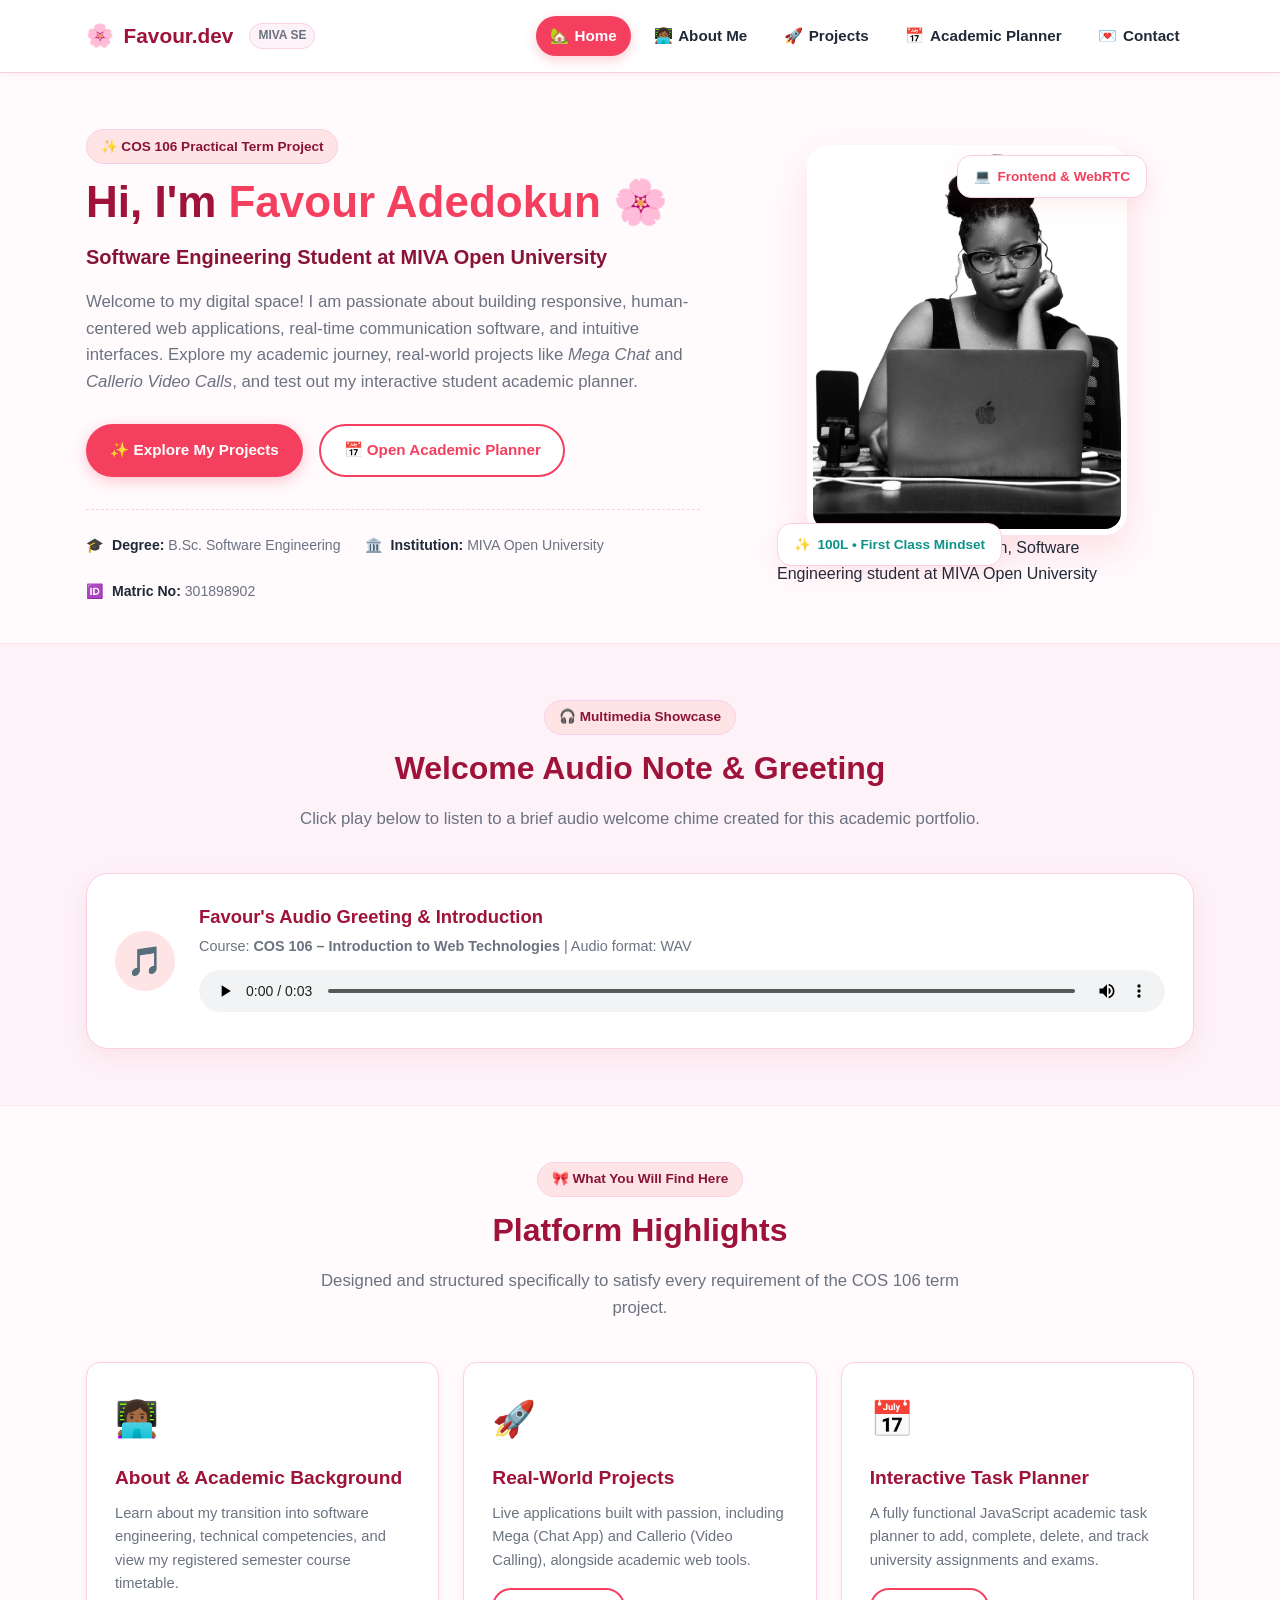
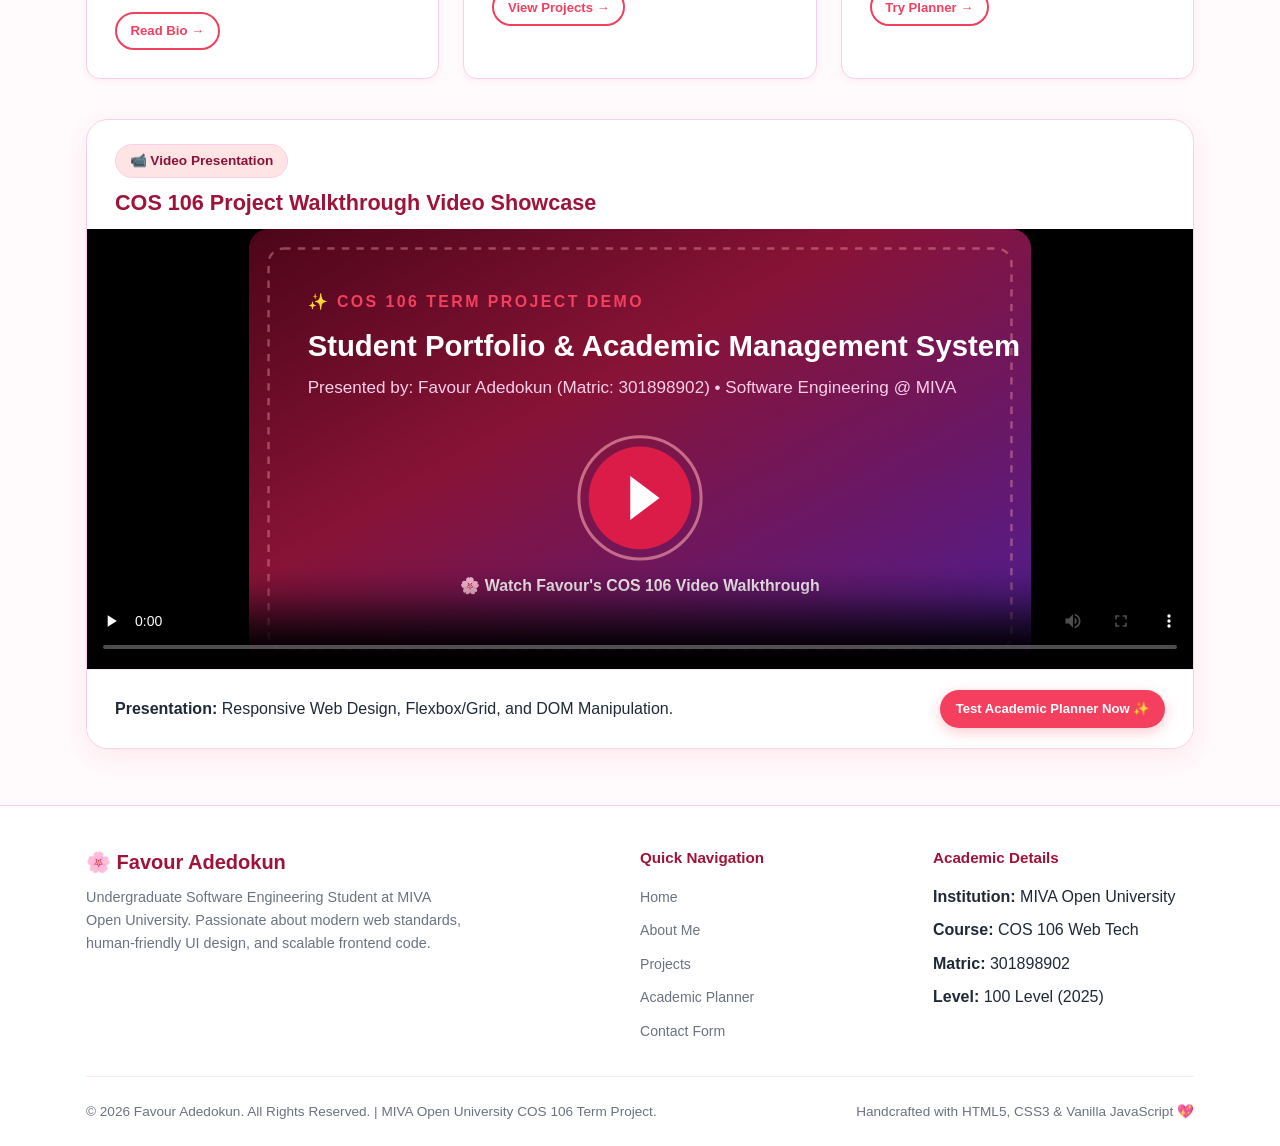
==== index.html @ d6517f46 "Initial commit: COS 106 Responsive Student Portfolio and Academic Management Platform" ====
<!DOCTYPE html>
<html lang="en">
<head>
  <meta charset="UTF-8" />
  <meta name="viewport" content="width=device-width, initial-scale=1.0" />
  <meta name="description" content="Academic Portfolio and Student Management Platform for Favour Adedokun - Software Engineering at MIVA Open University" />
  <title>Favour Adedokun | Software Engineering Portfolio &amp; Academic Planner</title>
  
  <!-- Favicon -->
  <link rel="icon" type="image/svg+xml" href="assets/images/favicon.svg" />
  
  <!-- External CSS Stylesheet (Rubric Requirement) -->
  <link rel="stylesheet" href="css/style.css" />
</head>
<body>

  <!-- =========================================================================
       Site Header & Responsive Navigation Bar
       ========================================================================= -->
  <header class="site-header">
    <div class="container">
      <nav class="navbar" aria-label="Main Navigation">
        <a href="index.html" class="nav-brand">
          <span class="nav-brand-icon">🌸</span>
          <span>Favour.dev</span>
          <span class="nav-brand-sub">MIVA SE</span>
        </a>

        <!-- Mobile Menu Toggle Button -->
        <button class="nav-toggle" id="navToggle" aria-label="Toggle navigation menu" aria-expanded="false">
          <span></span>
          <span></span>
          <span></span>
        </button>

        <!-- Navigation Menu Links -->
        <ul class="nav-menu" id="navMenu">
          <li><a href="index.html" class="nav-link active"><span>🏡</span> Home</a></li>
          <li><a href="about.html" class="nav-link"><span>👩🏾‍💻</span> About Me</a></li>
          <li><a href="projects.html" class="nav-link"><span>🚀</span> Projects</a></li>
          <li><a href="planner.html" class="nav-link"><span>📅</span> Academic Planner</a></li>
          <li><a href="contact.html" class="nav-link"><span>💌</span> Contact</a></li>
        </ul>
      </nav>
    </div>
  </header>

  <!-- =========================================================================
       Main Content: Homepage Hero & Overview
       ========================================================================= -->
  <main>
    <!-- Hero Section -->
    <section class="hero-section">
      <div class="container">
        <div class="hero-grid">
          
          <!-- Left Column: Welcome Message & Bio -->
          <article class="hero-intro">
            <span class="badge">✨ COS 106 Practical Term Project</span>
            <h1>
              Hi, I'm <span class="highlight">Favour Adedokun</span> 🌸
            </h1>
            <p class="hero-tagline">
              Software Engineering Student at MIVA Open University
            </p>
            <p class="hero-bio">
              Welcome to my digital space! I am passionate about building responsive, human-centered web applications, 
              real-time communication software, and intuitive interfaces. Explore my academic journey, real-world projects 
              like <em>Mega Chat</em> and <em>Callerio Video Calls</em>, and test out my interactive student academic planner.
            </p>

            <!-- Call to Actions -->
            <div class="hero-cta">
              <a href="projects.html" class="btn btn-primary">✨ Explore My Projects</a>
              <a href="planner.html" class="btn btn-outline">📅 Open Academic Planner</a>
            </div>

            <!-- Student Metadata Strip -->
            <aside class="student-meta-strip">
              <div class="meta-pill">
                <span>🎓</span>
                <div>
                  <strong>Degree:</strong> B.Sc. Software Engineering
                </div>
              </div>
              <div class="meta-pill">
                <span>🏛️</span>
                <div>
                  <strong>Institution:</strong> MIVA Open University
                </div>
              </div>
              <div class="meta-pill">
                <span>🆔</span>
                <div>
                  <strong>Matric No:</strong> 301898902
                </div>
              </div>
            </aside>
          </article>

          <!-- Right Column: Student Photograph & Badges -->
          <aside class="hero-visual">
            <div class="profile-card-wrapper">
              <figure>
                <img 
                  src="assets/images/favour-adedokun.jpg" 
                  alt="Photograph of Favour Adedokun, Software Engineering student at MIVA Open University" 
                  class="profile-avatar-img"
                  width="320"
                  height="390"
                />
                <figcaption class="sr-only">Photograph of Favour Adedokun, Software Engineering student at MIVA Open University</figcaption>
              </figure>

              <!-- Floating Girlie Badges -->
              <div class="floating-badge badge-top">
                <span>💻</span> Frontend &amp; WebRTC
              </div>
              <div class="floating-badge badge-bottom">
                <span>✨</span> 100L • First Class Mindset
              </div>
            </div>
          </aside>

        </div>
      </div>
    </section>

    <!-- Multimedia Section: Audio Welcome (Rubric Requirement) -->
    <section class="section-padding" style="background-color: var(--bg-alt); border-top: 1px solid var(--border-light); border-bottom: 1px solid var(--border-light);">
      <div class="container">
        <header class="section-header">
          <span class="badge">🎧 Multimedia Showcase</span>
          <h2>Welcome Audio Note &amp; Greeting</h2>
          <p>Click play below to listen to a brief audio welcome chime created for this academic portfolio.</p>
        </header>

        <div class="multimedia-card">
          <div class="audio-icon-box" aria-hidden="true">
            🎵
          </div>
          <div class="audio-content">
            <h3>Favour's Audio Greeting &amp; Introduction</h3>
            <p>Course: <strong>COS 106 – Introduction to Web Technologies</strong> | Audio format: WAV</p>
            <!-- Semantic HTML5 Audio Element -->
            <audio id="welcomeAudio" class="custom-audio-player" controls preload="metadata">
              <source src="assets/media/welcome-audio.wav" type="audio/wav" />
              Your browser does not support the audio element.
            </audio>
          </div>
        </div>
      </div>
    </section>

    <!-- Project & Features Overview Grid -->
    <section class="section-padding">
      <div class="container">
        <header class="section-header">
          <span class="badge">🎀 What You Will Find Here</span>
          <h2>Platform Highlights</h2>
          <p>Designed and structured specifically to satisfy every requirement of the COS 106 term project.</p>
        </header>

        <div class="features-grid">
          <article class="feature-box">
            <div class="feature-icon" aria-hidden="true">👩🏾‍💻</div>
            <h3>About &amp; Academic Background</h3>
            <p>Learn about my transition into software engineering, technical competencies, and view my registered semester course timetable.</p>
            <p style="margin-top: 1rem;"><a href="about.html" class="btn btn-outline btn-sm">Read Bio →</a></p>
          </article>

          <article class="feature-box">
            <div class="feature-icon" aria-hidden="true">🚀</div>
            <h3>Real-World Projects</h3>
            <p>Live applications built with passion, including Mega (Chat App) and Callerio (Video Calling), alongside academic web tools.</p>
            <p style="margin-top: 1rem;"><a href="projects.html" class="btn btn-outline btn-sm">View Projects →</a></p>
          </article>

          <article class="feature-box">
            <div class="feature-icon" aria-hidden="true">📅</div>
            <h3>Interactive Task Planner</h3>
            <p>A fully functional JavaScript academic task planner to add, complete, delete, and track university assignments and exams.</p>
            <p style="margin-top: 1rem;"><a href="planner.html" class="btn btn-outline btn-sm">Try Planner →</a></p>
          </article>
        </div>

        <!-- Video Presentation Showcase Card (Rubric: Multimedia video) -->
        <article class="video-showcase-card">
          <header style="padding: 1.5rem 1.75rem 0.5rem;">
            <span class="badge">📹 Video Presentation</span>
            <h3 style="font-size: 1.35rem; color: var(--text-brand); margin-top: 0.5rem;">
              COS 106 Project Walkthrough Video Showcase
            </h3>
          </header>
          <div class="video-container">
            <!-- Semantic HTML5 Video Element with Poster -->
            <video 
              class="portfolio-video" 
              controls 
              poster="assets/images/video-poster.svg"
              preload="none"
            >
              <source src="assets/media/demo-video.mp4" type="video/mp4" />
              <p>Your browser does not support the video tag. Please view the project walkthrough directly.</p>
            </video>
          </div>
          <footer class="video-caption-box">
            <div>
              <strong>Presentation:</strong> Responsive Web Design, Flexbox/Grid, and DOM Manipulation.
            </div>
            <a href="planner.html" class="btn btn-primary btn-sm">Test Academic Planner Now ✨</a>
          </footer>
        </article>

      </div>
    </section>
  </main>

  <!-- =========================================================================
       Site Footer
       ========================================================================= -->
  <footer class="site-footer">
    <div class="container">
      <div class="footer-grid">
        
        <div class="footer-brand">
          <h4>🌸 Favour Adedokun</h4>
          <p>
            Undergraduate Software Engineering Student at MIVA Open University. 
            Passionate about modern web standards, human-friendly UI design, and scalable frontend code.
          </p>
        </div>

        <div class="footer-col">
          <h5>Quick Navigation</h5>
          <ul class="footer-links">
            <li><a href="index.html">Home</a></li>
            <li><a href="about.html">About Me</a></li>
            <li><a href="projects.html">Projects</a></li>
            <li><a href="planner.html">Academic Planner</a></li>
            <li><a href="contact.html">Contact Form</a></li>
          </ul>
        </div>

        <div class="footer-col">
          <h5>Academic Details</h5>
          <ul class="footer-links">
            <li><strong>Institution:</strong> MIVA Open University</li>
            <li><strong>Course:</strong> COS 106 Web Tech</li>
            <li><strong>Matric:</strong> 301898902</li>
            <li><strong>Level:</strong> 100 Level (2025)</li>
          </ul>
        </div>

      </div>

      <div class="footer-bottom">
        <p>
          &copy; <span id="currentYear">2025</span> Favour Adedokun. All Rights Reserved. | MIVA Open University COS 106 Term Project.
        </p>
        <p>
          Handcrafted with HTML5, CSS3 &amp; Vanilla JavaScript 💖
        </p>
      </div>
    </div>
  </footer>

  <!-- Shared Global Script -->
  <script src="js/main.js"></script>
</body>
</html>
---- css/style.css ----
/* ==========================================================================
   COS 106 - Introduction to Web Technologies
   Term Project: Responsive Student Portfolio & Academic Management Platform
   Student Name: Favour Adedokun
   Matric Number: 301898902
   Programme: B.Sc. Software Engineering, MIVA Open University
   Theme: Chic, Modern, Girlie & Elegant (Soft Rose, Lilac, Berry & Clean Whites)
   ========================================================================== */

/* --------------------------------------------------------------------------
   1. CSS Custom Properties (Theme Variables)
   -------------------------------------------------------------------------- */
:root {
  /* Primary Girlie Palette */
  --primary: #f43f5e;            /* Vibrant Rose */
  --primary-hover: #e11d48;      /* Deep Rose */
  --primary-light: #ffe4e6;      /* Rose 100 */
  --primary-subtle: #fff1f2;     /* Rose 50 */
  
  /* Accent Hues */
  --accent-purple: #c084fc;      /* Soft Lavender */
  --accent-plum: #881337;        /* Rich Plum */
  --accent-gold: #f59e0b;        /* Warm Gold */
  --accent-teal: #0d9488;        /* Clean Teal */
  
  /* Neutral Shades */
  --bg-main: #fffafc;            /* Soft creamy blush background */
  --bg-surface: #ffffff;         /* Pure white for cards */
  --bg-alt: #fdf2f8;             /* Subtle pink-slate alternate */
  --border-color: #fbcfe8;       /* Rose-200 border */
  --border-light: #fce7f3;       /* Rose-100 border */
  
  /* Typography Colors */
  --text-main: #1f2937;          /* Charcoal text for readability */
  --text-muted: #6b7280;         /* Slate gray for secondary text */
  --text-brand: #9f1239;         /* Dark rose for headings */
  
  /* Status Colors */
  --success: #10b981;
  --success-bg: #ecfdf5;
  --danger: #ef4444;
  --danger-bg: #fef2f2;
  --warning: #f59e0b;
  --warning-bg: #fffbeb;
  
  /* Typography Settings */
  --font-main: -apple-system, BlinkMacSystemFont, 'Segoe UI', Roboto, Helvetica, Arial, sans-serif;
  --font-mono: 'SFMono-Regular', Consolas, 'Liberation Mono', Menlo, monospace;
  
  /* Component Tokens */
  --radius-sm: 8px;
  --radius-md: 14px;
  --radius-lg: 22px;
  --radius-full: 9999px;
  
  --shadow-sm: 0 2px 6px rgba(244, 63, 94, 0.06);
  --shadow-md: 0 8px 24px rgba(244, 63, 94, 0.09);
  --shadow-lg: 0 16px 36px rgba(244, 63, 94, 0.14);
  
  --transition: all 0.25s ease-in-out;
}

/* --------------------------------------------------------------------------
   2. Reset & Base Typography
   -------------------------------------------------------------------------- */
* {
  margin: 0;
  padding: 0;
  box-sizing: border-box;
}

html {
  scroll-behavior: smooth;
  font-size: 16px;
}

body {
  font-family: var(--font-main);
  background-color: var(--bg-main);
  color: var(--text-main);
  line-height: 1.6;
  min-height: 100vh;
  display: flex;
  flex-direction: column;
}

img, video {
  max-width: 100%;
  height: auto;
  display: block;
}

a {
  color: var(--primary);
  text-decoration: none;
  transition: var(--transition);
}

a:hover {
  color: var(--primary-hover);
}

/* --------------------------------------------------------------------------
   3. Layout Container & Utilities
   -------------------------------------------------------------------------- */
.container {
  width: 90%;
  max-width: 1140px;
  margin: 0 auto;
  padding: 0 1rem;
}

.section-padding {
  padding: 3.5rem 0;
}

.text-center {
  text-align: center;
}

.badge {
  display: inline-flex;
  align-items: center;
  gap: 0.4rem;
  padding: 0.35rem 0.85rem;
  font-size: 0.85rem;
  font-weight: 600;
  border-radius: var(--radius-full);
  background: var(--primary-light);
  color: var(--accent-plum);
  border: 1px solid var(--border-color);
}

.section-header {
  text-align: center;
  max-width: 680px;
  margin: 0 auto 2.5rem;
}

.section-header h2 {
  font-size: 2rem;
  color: var(--text-brand);
  margin-top: 0.5rem;
  margin-bottom: 0.75rem;
  font-weight: 800;
}

.section-header p {
  color: var(--text-muted);
  font-size: 1.05rem;
}

/* --------------------------------------------------------------------------
   4. Header & Navigation Bar
   -------------------------------------------------------------------------- */
.site-header {
  background-color: rgba(255, 255, 255, 0.92);
  backdrop-filter: blur(12px);
  -webkit-backdrop-filter: blur(12px);
  border-bottom: 1px solid var(--border-color);
  position: sticky;
  top: 0;
  z-index: 1000;
  box-shadow: var(--shadow-sm);
}

.navbar {
  display: flex;
  align-items: center;
  justify-content: space-between;
  height: 72px;
}

.nav-brand {
  display: flex;
  align-items: center;
  gap: 0.6rem;
  font-size: 1.3rem;
  font-weight: 800;
  color: var(--text-brand);
}

.nav-brand-icon {
  font-size: 1.4rem;
  animation: floatFlower 3s ease-in-out infinite;
}

.nav-brand-sub {
  font-size: 0.75rem;
  font-weight: 600;
  color: var(--text-muted);
  background: var(--bg-alt);
  padding: 0.15rem 0.5rem;
  border-radius: var(--radius-full);
  margin-left: 0.4rem;
  border: 1px solid var(--border-color);
}

.nav-menu {
  display: flex;
  align-items: center;
  list-style: none;
  gap: 0.5rem;
}

.nav-link {
  font-size: 0.95rem;
  font-weight: 600;
  color: var(--text-main);
  padding: 0.5rem 0.9rem;
  border-radius: var(--radius-full);
  transition: var(--transition);
  display: flex;
  align-items: center;
  gap: 0.35rem;
}

.nav-link:hover {
  color: var(--primary-hover);
  background-color: var(--primary-subtle);
}

.nav-link.active {
  color: #ffffff;
  background-color: var(--primary);
  box-shadow: 0 4px 12px rgba(244, 63, 94, 0.25);
}

/* Mobile Toggle Hamburger */
.nav-toggle {
  display: none;
  background: transparent;
  border: none;
  cursor: pointer;
  padding: 0.5rem;
  flex-direction: column;
  gap: 5px;
}

.nav-toggle span {
  display: block;
  width: 24px;
  height: 2.5px;
  background-color: var(--text-brand);
  border-radius: 4px;
  transition: var(--transition);
}

/* --------------------------------------------------------------------------
   5. Buttons & Interactive Elements
   -------------------------------------------------------------------------- */
.btn {
  display: inline-flex;
  align-items: center;
  justify-content: center;
  gap: 0.5rem;
  font-size: 0.95rem;
  font-weight: 700;
  padding: 0.75rem 1.4rem;
  border-radius: var(--radius-full);
  border: 2px solid transparent;
  cursor: pointer;
  transition: var(--transition);
  text-decoration: none;
}

.btn-primary {
  background-color: var(--primary);
  color: #ffffff;
  box-shadow: 0 4px 14px rgba(244, 63, 94, 0.28);
}

.btn-primary:hover {
  background-color: var(--primary-hover);
  color: #ffffff;
  transform: translateY(-2px);
  box-shadow: 0 6px 18px rgba(244, 63, 94, 0.35);
}

.btn-outline {
  background-color: #ffffff;
  color: var(--primary);
  border-color: var(--primary);
}

.btn-outline:hover {
  background-color: var(--primary-subtle);
  color: var(--primary-hover);
  transform: translateY(-2px);
}

.btn-sm {
  padding: 0.4rem 0.85rem;
  font-size: 0.82rem;
}

.btn-danger {
  background-color: var(--danger-bg);
  color: var(--danger);
  border-color: #fecaca;
}

.btn-danger:hover {
  background-color: var(--danger);
  color: #ffffff;
}

/* --------------------------------------------------------------------------
   6. Homepage Styles (index.html)
   -------------------------------------------------------------------------- */
.hero-section {
  padding: 3.5rem 0 2.5rem;
  position: relative;
  overflow: hidden;
}

.hero-grid {
  display: grid;
  grid-template-columns: 1.15fr 0.85fr;
  align-items: center;
  gap: 2.5rem;
}

.hero-intro h1 {
  font-size: 2.75rem;
  font-weight: 800;
  color: var(--text-brand);
  line-height: 1.2;
  margin: 0.75rem 0;
}

.hero-intro h1 .highlight {
  color: var(--primary);
  position: relative;
  display: inline-block;
}

.hero-tagline {
  font-size: 1.25rem;
  color: var(--accent-plum);
  font-weight: 600;
  margin-bottom: 1rem;
}

.hero-bio {
  font-size: 1.05rem;
  color: var(--text-muted);
  margin-bottom: 1.75rem;
}

.hero-cta {
  display: flex;
  flex-wrap: wrap;
  gap: 1rem;
  margin-bottom: 2rem;
}

.student-meta-strip {
  display: flex;
  flex-wrap: wrap;
  gap: 1.5rem;
  padding-top: 1.5rem;
  border-top: 1px dashed var(--border-color);
}

.meta-pill {
  display: flex;
  align-items: center;
  gap: 0.5rem;
  font-size: 0.88rem;
  color: var(--text-muted);
}

.meta-pill strong {
  color: var(--text-main);
}

/* Hero Profile Visual Card */
.hero-visual {
  display: flex;
  flex-direction: column;
  align-items: center;
  position: relative;
}

.profile-card-wrapper {
  position: relative;
  width: 100%;
  max-width: 380px;
}

.profile-avatar-img {
  width: 100%;
  max-width: 320px;
  height: 390px;
  object-fit: cover;
  object-position: top center;
  margin: 0 auto;
  border-radius: var(--radius-lg);
  box-shadow: var(--shadow-lg);
  border: 6px solid #ffffff;
  transition: var(--transition);
}

.profile-avatar-img:hover {
  transform: scale(1.02);
}

.floating-badge {
  position: absolute;
  background: #ffffff;
  padding: 0.6rem 1rem;
  border-radius: var(--radius-md);
  box-shadow: var(--shadow-md);
  border: 1px solid var(--border-color);
  font-size: 0.85rem;
  font-weight: 700;
  display: flex;
  align-items: center;
  gap: 0.4rem;
}

.badge-top {
  top: 10px;
  right: 10px;
  color: var(--primary);
}

.badge-bottom {
  bottom: 20px;
  left: 0;
  color: var(--accent-teal);
}

/* Audio Player Card (Multimedia Rubric) */
.multimedia-card {
  background: #ffffff;
  border: 1px solid var(--border-color);
  border-radius: var(--radius-lg);
  padding: 1.75rem;
  box-shadow: var(--shadow-md);
  margin-top: 2rem;
  display: flex;
  align-items: center;
  gap: 1.5rem;
}

.audio-icon-box {
  width: 60px;
  height: 60px;
  background: var(--primary-light);
  border-radius: 50%;
  display: flex;
  align-items: center;
  justify-content: center;
  font-size: 1.8rem;
  flex-shrink: 0;
}

.audio-content {
  flex: 1;
}

.audio-content h3 {
  font-size: 1.15rem;
  color: var(--text-brand);
  margin-bottom: 0.25rem;
}

.audio-content p {
  font-size: 0.9rem;
  color: var(--text-muted);
  margin-bottom: 0.75rem;
}

.custom-audio-player {
  width: 100%;
  height: 42px;
  outline: none;
  border-radius: var(--radius-full);
}

/* Video Showcase Section (Multimedia) */
.video-showcase-card {
  background: #ffffff;
  border: 1px solid var(--border-color);
  border-radius: var(--radius-lg);
  overflow: hidden;
  box-shadow: var(--shadow-md);
  margin-top: 2.5rem;
}

.video-container {
  width: 100%;
  background: #000000;
  position: relative;
}

.portfolio-video {
  width: 100%;
  max-height: 440px;
  display: block;
}

.video-caption-box {
  padding: 1.25rem 1.75rem;
  background: #ffffff;
  display: flex;
  justify-content: space-between;
  align-items: center;
  border-top: 1px solid var(--border-light);
  flex-wrap: wrap;
  gap: 1rem;
}

/* Feature Highlights Grid */
.features-grid {
  display: grid;
  grid-template-columns: repeat(auto-fit, minmax(260px, 1fr));
  gap: 1.5rem;
  margin-top: 2rem;
}

.feature-box {
  background: #ffffff;
  border: 1px solid var(--border-color);
  border-radius: var(--radius-md);
  padding: 1.75rem;
  box-shadow: var(--shadow-sm);
  transition: var(--transition);
}

.feature-box:hover {
  transform: translateY(-4px);
  box-shadow: var(--shadow-md);
  border-color: var(--primary);
}

.feature-icon {
  font-size: 2.2rem;
  margin-bottom: 1rem;
}

.feature-box h3 {
  font-size: 1.2rem;
  color: var(--text-brand);
  margin-bottom: 0.5rem;
}

.feature-box p {
  font-size: 0.92rem;
  color: var(--text-muted);
}

/* --------------------------------------------------------------------------
   7. About Me Page Styles (about.html)
   -------------------------------------------------------------------------- */
.about-grid {
  display: grid;
  grid-template-columns: 2fr 1fr;
  gap: 2rem;
  margin-bottom: 2.5rem;
}

.about-card {
  background: #ffffff;
  border: 1px solid var(--border-color);
  border-radius: var(--radius-lg);
  padding: 2rem;
  box-shadow: var(--shadow-sm);
  margin-bottom: 1.5rem;
}

.about-card h3 {
  font-size: 1.35rem;
  color: var(--text-brand);
  margin-bottom: 1rem;
  display: flex;
  align-items: center;
  gap: 0.5rem;
}

.about-card p {
  color: var(--text-main);
  margin-bottom: 1rem;
}

/* Education Timeline */
.timeline {
  list-style: none;
  position: relative;
  padding-left: 1.5rem;
}

.timeline::before {
  content: '';
  position: absolute;
  top: 5px;
  bottom: 5px;
  left: 5px;
  width: 2px;
  background-color: var(--border-color);
}

.timeline-item {
  position: relative;
  margin-bottom: 1.5rem;
}

.timeline-item:last-child {
  margin-bottom: 0;
}

.timeline-item::before {
  content: '';
  position: absolute;
  left: -1.5rem;
  top: 6px;
  width: 12px;
  height: 12px;
  border-radius: 50%;
  background-color: var(--primary);
  border: 2px solid #ffffff;
  box-shadow: 0 0 0 2px var(--border-color);
}

.timeline-year {
  font-size: 0.82rem;
  font-weight: 700;
  color: var(--primary);
  margin-bottom: 0.2rem;
}

.timeline-title {
  font-size: 1.05rem;
  font-weight: 700;
  color: var(--text-brand);
}

.timeline-desc {
  font-size: 0.9rem;
  color: var(--text-muted);
}

/* Skills Badges Grid */
.skills-container {
  display: flex;
  flex-wrap: wrap;
  gap: 0.6rem;
  margin-top: 1rem;
}

.skill-tag {
  background: var(--bg-alt);
  color: var(--accent-plum);
  border: 1px solid var(--border-color);
  padding: 0.4rem 0.85rem;
  border-radius: var(--radius-full);
  font-size: 0.85rem;
  font-weight: 600;
  display: inline-flex;
  align-items: center;
  gap: 0.35rem;
  transition: var(--transition);
}

.skill-tag:hover {
  background: var(--primary);
  color: #ffffff;
  transform: translateY(-2px);
}

/* Hobbies & Lists (HTML Rubric: Ordered & Unordered Lists) */
.custom-list {
  padding-left: 1.25rem;
  margin: 0.75rem 0;
}

.custom-list li {
  margin-bottom: 0.5rem;
  color: var(--text-main);
}

/* Table Requirement (Academic Timetable / Courses) */
.table-responsive {
  width: 100%;
  overflow-x: auto;
  border-radius: var(--radius-md);
  border: 1px solid var(--border-color);
  box-shadow: var(--shadow-sm);
  background: #ffffff;
  margin-top: 1rem;
}

.academic-table {
  width: 100%;
  border-collapse: collapse;
  text-align: left;
  font-size: 0.92rem;
}

.academic-table thead {
  background: var(--primary-light);
  color: var(--text-brand);
}

.academic-table th {
  padding: 0.9rem 1rem;
  font-weight: 700;
  border-bottom: 2px solid var(--border-color);
}

.academic-table td {
  padding: 0.85rem 1rem;
  border-bottom: 1px solid var(--border-light);
  color: var(--text-main);
}

.academic-table tbody tr:nth-child(even) {
  background-color: var(--bg-surface);
}

.academic-table tbody tr:nth-child(odd) {
  background-color: var(--bg-alt);
}

.academic-table tbody tr:hover {
  background-color: var(--primary-subtle);
}

.status-badge {
  padding: 0.2rem 0.6rem;
  border-radius: var(--radius-full);
  font-size: 0.78rem;
  font-weight: 700;
}

.status-badge.registered {
  background: var(--success-bg);
  color: var(--success);
}

/* --------------------------------------------------------------------------
   8. Projects Page Styles (projects.html)
   -------------------------------------------------------------------------- */
.projects-grid {
  display: grid;
  grid-template-columns: repeat(auto-fit, minmax(320px, 1fr));
  gap: 2rem;
}

.project-card {
  background: #ffffff;
  border: 1px solid var(--border-color);
  border-radius: var(--radius-lg);
  overflow: hidden;
  box-shadow: var(--shadow-sm);
  display: flex;
  flex-direction: column;
  transition: var(--transition);
}

.project-card:hover {
  transform: translateY(-6px);
  box-shadow: var(--shadow-lg);
  border-color: var(--primary);
}

.project-img-wrapper {
  position: relative;
  overflow: hidden;
  background: #0f172a;
  aspect-ratio: 16 / 10;
}

.project-img-wrapper img {
  width: 100%;
  height: 100%;
  object-fit: cover;
  transition: transform 0.4s ease;
}

.project-card:hover .project-img-wrapper img {
  transform: scale(1.05);
}

.project-badge-pill {
  position: absolute;
  top: 12px;
  right: 12px;
  background: rgba(255, 255, 255, 0.94);
  color: var(--text-brand);
  font-weight: 700;
  font-size: 0.75rem;
  padding: 0.25rem 0.65rem;
  border-radius: var(--radius-full);
  box-shadow: var(--shadow-sm);
}

.project-body {
  padding: 1.75rem;
  display: flex;
  flex-direction: column;
  flex: 1;
}

.project-title {
  font-size: 1.35rem;
  color: var(--text-brand);
  margin-bottom: 0.5rem;
}

.project-desc {
  font-size: 0.92rem;
  color: var(--text-muted);
  margin-bottom: 1.25rem;
  flex: 1;
}

.project-tags {
  display: flex;
  flex-wrap: wrap;
  gap: 0.4rem;
  margin-bottom: 1.5rem;
}

.project-tag {
  background: var(--bg-alt);
  color: var(--accent-plum);
  font-size: 0.78rem;
  font-weight: 600;
  padding: 0.2rem 0.6rem;
  border-radius: var(--radius-full);
  border: 1px solid var(--border-color);
}

.project-links {
  display: flex;
  gap: 0.75rem;
  margin-top: auto;
}

/* --------------------------------------------------------------------------
   9. Academic Planner Page Styles (planner.html)
   -------------------------------------------------------------------------- */
.planner-layout {
  display: grid;
  grid-template-columns: 1fr 1.6fr;
  gap: 2rem;
  align-items: start;
}

.planner-form-card, .planner-list-card {
  background: #ffffff;
  border: 1px solid var(--border-color);
  border-radius: var(--radius-lg);
  padding: 2rem;
  box-shadow: var(--shadow-sm);
}

.planner-stats-strip {
  display: grid;
  grid-template-columns: repeat(3, 1fr);
  gap: 1rem;
  margin-bottom: 1.5rem;
}

.stat-box {
  background: var(--bg-alt);
  border: 1px solid var(--border-color);
  border-radius: var(--radius-md);
  padding: 1rem;
  text-align: center;
}

.stat-box .stat-num {
  font-size: 1.8rem;
  font-weight: 800;
  color: var(--primary);
  display: block;
  line-height: 1;
  margin-bottom: 0.25rem;
}

.stat-box .stat-label {
  font-size: 0.78rem;
  font-weight: 700;
  color: var(--text-muted);
  text-transform: uppercase;
  letter-spacing: 0.5px;
}

.form-group {
  margin-bottom: 1.25rem;
}

.form-label {
  display: block;
  font-size: 0.88rem;
  font-weight: 700;
  color: var(--text-main);
  margin-bottom: 0.4rem;
}

.form-control {
  width: 100%;
  padding: 0.75rem 1rem;
  border: 1.5px solid var(--border-color);
  border-radius: var(--radius-md);
  font-family: inherit;
  font-size: 0.95rem;
  background-color: var(--bg-main);
  color: var(--text-main);
  transition: var(--transition);
}

.form-control:focus {
  outline: none;
  border-color: var(--primary);
  background-color: #ffffff;
  box-shadow: 0 0 0 4px rgba(244, 63, 94, 0.12);
}

.form-row {
  display: grid;
  grid-template-columns: 1fr 1fr;
  gap: 1rem;
}

/* Filter buttons */
.filter-bar {
  display: flex;
  gap: 0.5rem;
  margin-bottom: 1.25rem;
  flex-wrap: wrap;
}

.filter-btn {
  background: var(--bg-alt);
  border: 1px solid var(--border-color);
  padding: 0.35rem 0.85rem;
  border-radius: var(--radius-full);
  font-size: 0.82rem;
  font-weight: 600;
  color: var(--text-main);
  cursor: pointer;
  transition: var(--transition);
}

.filter-btn.active, .filter-btn:hover {
  background: var(--primary);
  color: #ffffff;
  border-color: var(--primary);
}

/* Task Item Card */
.task-list {
  display: flex;
  flex-direction: column;
  gap: 0.75rem;
}

.task-item {
  background: #ffffff;
  border: 1px solid var(--border-color);
  border-radius: var(--radius-md);
  padding: 1rem 1.25rem;
  display: flex;
  align-items: center;
  justify-content: space-between;
  gap: 1rem;
  transition: var(--transition);
}

.task-item:hover {
  border-color: var(--primary);
  box-shadow: var(--shadow-sm);
}

.task-item.completed {
  background-color: #fafafa;
  opacity: 0.7;
  border-color: #e5e7eb;
}

.task-item.completed .task-text {
  text-decoration: line-through;
  color: var(--text-muted);
}

.task-left {
  display: flex;
  align-items: center;
  gap: 0.85rem;
  flex: 1;
}

.task-checkbox {
  width: 20px;
  height: 20px;
  accent-color: var(--primary);
  cursor: pointer;
}

.task-info {
  display: flex;
  flex-direction: column;
}

.task-text {
  font-weight: 600;
  font-size: 0.98rem;
  color: var(--text-main);
}

.task-meta {
  display: flex;
  align-items: center;
  gap: 0.6rem;
  font-size: 0.8rem;
  color: var(--text-muted);
  margin-top: 0.2rem;
}

.priority-pill {
  font-size: 0.72rem;
  font-weight: 700;
  padding: 0.15rem 0.5rem;
  border-radius: var(--radius-full);
  text-transform: uppercase;
}

.priority-high {
  background: #fee2e2;
  color: #dc2626;
}

.priority-medium {
  background: #fef3c7;
  color: #b45309;
}

.priority-low {
  background: #dbeafe;
  color: #1d4ed8;
}

.empty-state {
  text-align: center;
  padding: 2.5rem 1rem;
  color: var(--text-muted);
}

.empty-state-icon {
  font-size: 2.5rem;
  margin-bottom: 0.5rem;
}

/* --------------------------------------------------------------------------
   10. Contact Page Styles (contact.html)
   -------------------------------------------------------------------------- */
.contact-layout {
  display: grid;
  grid-template-columns: 1fr 1.5fr;
  gap: 2.5rem;
  align-items: start;
}

.contact-info-card {
  background: #ffffff;
  border: 1px solid var(--border-color);
  border-radius: var(--radius-lg);
  padding: 2rem;
  box-shadow: var(--shadow-sm);
}

.contact-info-card h3 {
  font-size: 1.35rem;
  color: var(--text-brand);
  margin-bottom: 0.75rem;
}

.contact-methods {
  list-style: none;
  margin: 1.5rem 0;
  display: flex;
  flex-direction: column;
  gap: 1.25rem;
}

.contact-item {
  display: flex;
  align-items: flex-start;
  gap: 1rem;
}

.contact-icon {
  width: 44px;
  height: 44px;
  background: var(--primary-light);
  color: var(--primary);
  border-radius: 50%;
  display: flex;
  align-items: center;
  justify-content: center;
  font-size: 1.2rem;
  flex-shrink: 0;
}

.contact-text h4 {
  font-size: 0.95rem;
  color: var(--text-brand);
  margin-bottom: 0.2rem;
}

.contact-text p, .contact-text a {
  font-size: 0.88rem;
  color: var(--text-muted);
}

.contact-form-card {
  background: #ffffff;
  border: 1px solid var(--border-color);
  border-radius: var(--radius-lg);
  padding: 2.25rem;
  box-shadow: var(--shadow-sm);
}

/* Client-side form validation states */
.error-msg {
  display: block;
  font-size: 0.8rem;
  color: var(--danger);
  font-weight: 600;
  margin-top: 0.35rem;
  min-height: 18px;
}

.form-control.is-invalid {
  border-color: var(--danger);
  background-color: var(--danger-bg);
}

.form-control.is-valid {
  border-color: var(--success);
  background-color: var(--success-bg);
}

/* Alert Notification Banner */
.alert-box {
  padding: 1rem 1.25rem;
  border-radius: var(--radius-md);
  margin-bottom: 1.5rem;
  display: none;
  font-size: 0.92rem;
  font-weight: 600;
}

.alert-success {
  background: var(--success-bg);
  color: #065f46;
  border: 1.5px solid #a7f3d0;
}

.alert-danger {
  background: var(--danger-bg);
  color: #991b1b;
  border: 1.5px solid #fecaca;
}

/* --------------------------------------------------------------------------
   11. Footer Styles
   -------------------------------------------------------------------------- */
.site-footer {
  margin-top: auto;
  background: #ffffff;
  border-top: 1px solid var(--border-color);
  padding: 2.5rem 0 1.5rem;
}

.footer-grid {
  display: grid;
  grid-template-columns: 2fr 1fr 1fr;
  gap: 2rem;
  margin-bottom: 2rem;
}

.footer-brand h4 {
  font-size: 1.25rem;
  color: var(--text-brand);
  margin-bottom: 0.5rem;
  font-weight: 800;
}

.footer-brand p {
  font-size: 0.9rem;
  color: var(--text-muted);
  max-width: 380px;
}

.footer-col h5 {
  font-size: 0.95rem;
  color: var(--text-brand);
  margin-bottom: 0.85rem;
  font-weight: 700;
}

.footer-links {
  list-style: none;
  display: flex;
  flex-direction: column;
  gap: 0.5rem;
}

.footer-links a {
  font-size: 0.88rem;
  color: var(--text-muted);
}

.footer-links a:hover {
  color: var(--primary);
  padding-left: 4px;
}

.footer-bottom {
  border-top: 1px solid var(--border-light);
  padding-top: 1.5rem;
  display: flex;
  justify-content: space-between;
  align-items: center;
  font-size: 0.85rem;
  color: var(--text-muted);
  flex-wrap: wrap;
  gap: 0.75rem;
}

/* --------------------------------------------------------------------------
   12. Keyframe Animations
   -------------------------------------------------------------------------- */
@keyframes floatFlower {
  0%, 100% {
    transform: translateY(0) rotate(0deg);
  }
  50% {
    transform: translateY(-4px) rotate(6deg);
  }
}

@keyframes pulseGlow {
  0%, 100% {
    box-shadow: 0 0 0 0 rgba(244, 63, 94, 0.4);
  }
  70% {
    box-shadow: 0 0 0 10px rgba(244, 63, 94, 0);
  }
}

/* --------------------------------------------------------------------------
   13. Responsive Media Queries (Mobile & Tablet)
   -------------------------------------------------------------------------- */
@media (max-width: 900px) {
  .hero-grid {
    grid-template-columns: 1fr;
    text-align: center;
    gap: 2rem;
  }
  
  .hero-cta {
    justify-content: center;
  }

  .student-meta-strip {
    justify-content: center;
  }

  .about-grid, .planner-layout, .contact-layout {
    grid-template-columns: 1fr;
  }

  .footer-grid {
    grid-template-columns: 1fr;
    gap: 1.5rem;
  }
}

@media (max-width: 768px) {
  .nav-toggle {
    display: flex;
  }

  .nav-menu {
    position: absolute;
    top: 72px;
    left: 0;
    right: 0;
    background-color: #ffffff;
    border-bottom: 1px solid var(--border-color);
    box-shadow: var(--shadow-md);
    flex-direction: column;
    padding: 1.25rem 1rem;
    gap: 0.6rem;
    display: none;
  }

  .nav-menu.open {
    display: flex;
  }

  .nav-link {
    width: 100%;
    justify-content: center;
    padding: 0.75rem 1rem;
  }

  .hero-intro h1 {
    font-size: 2.15rem;
  }

  .multimedia-card {
    flex-direction: column;
    text-align: center;
  }

  .form-row {
    grid-template-columns: 1fr;
  }

  .planner-stats-strip {
    grid-template-columns: 1fr;
  }

  .footer-bottom {
    flex-direction: column;
    text-align: center;
  }
}
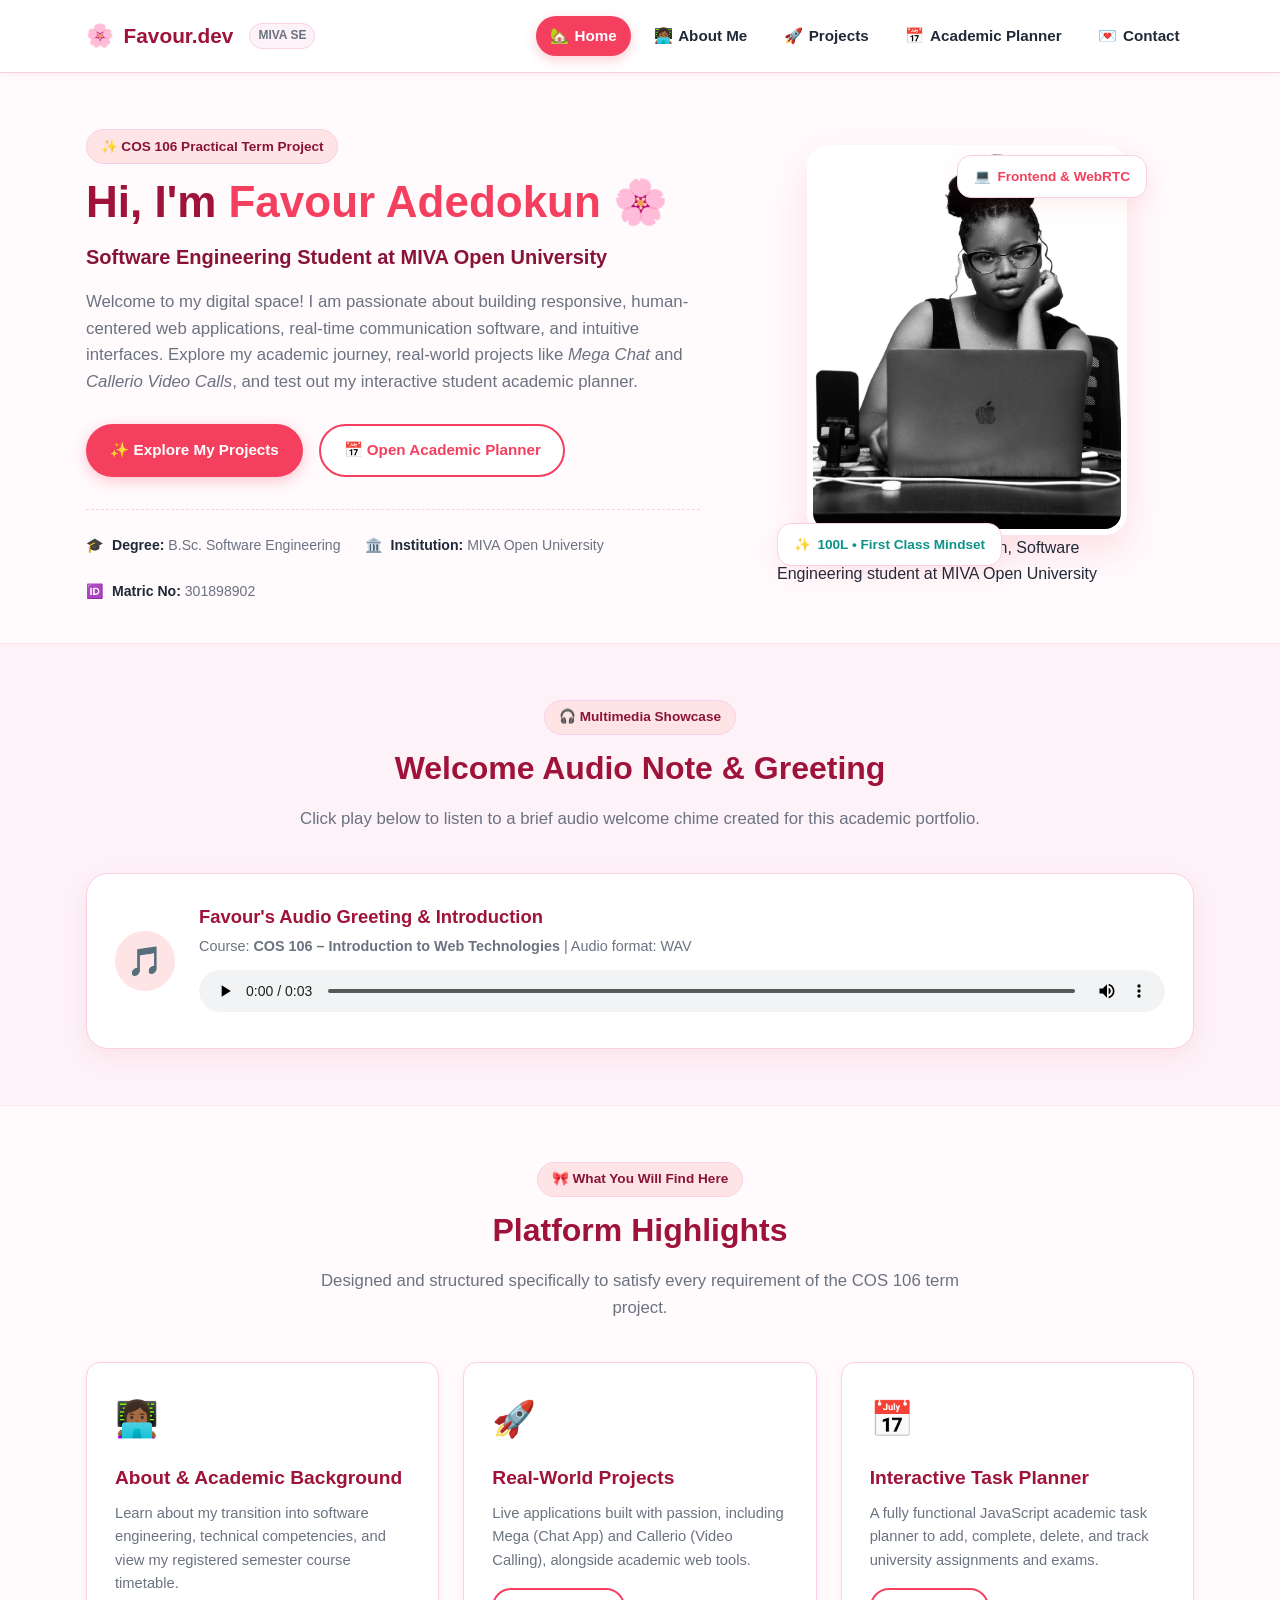
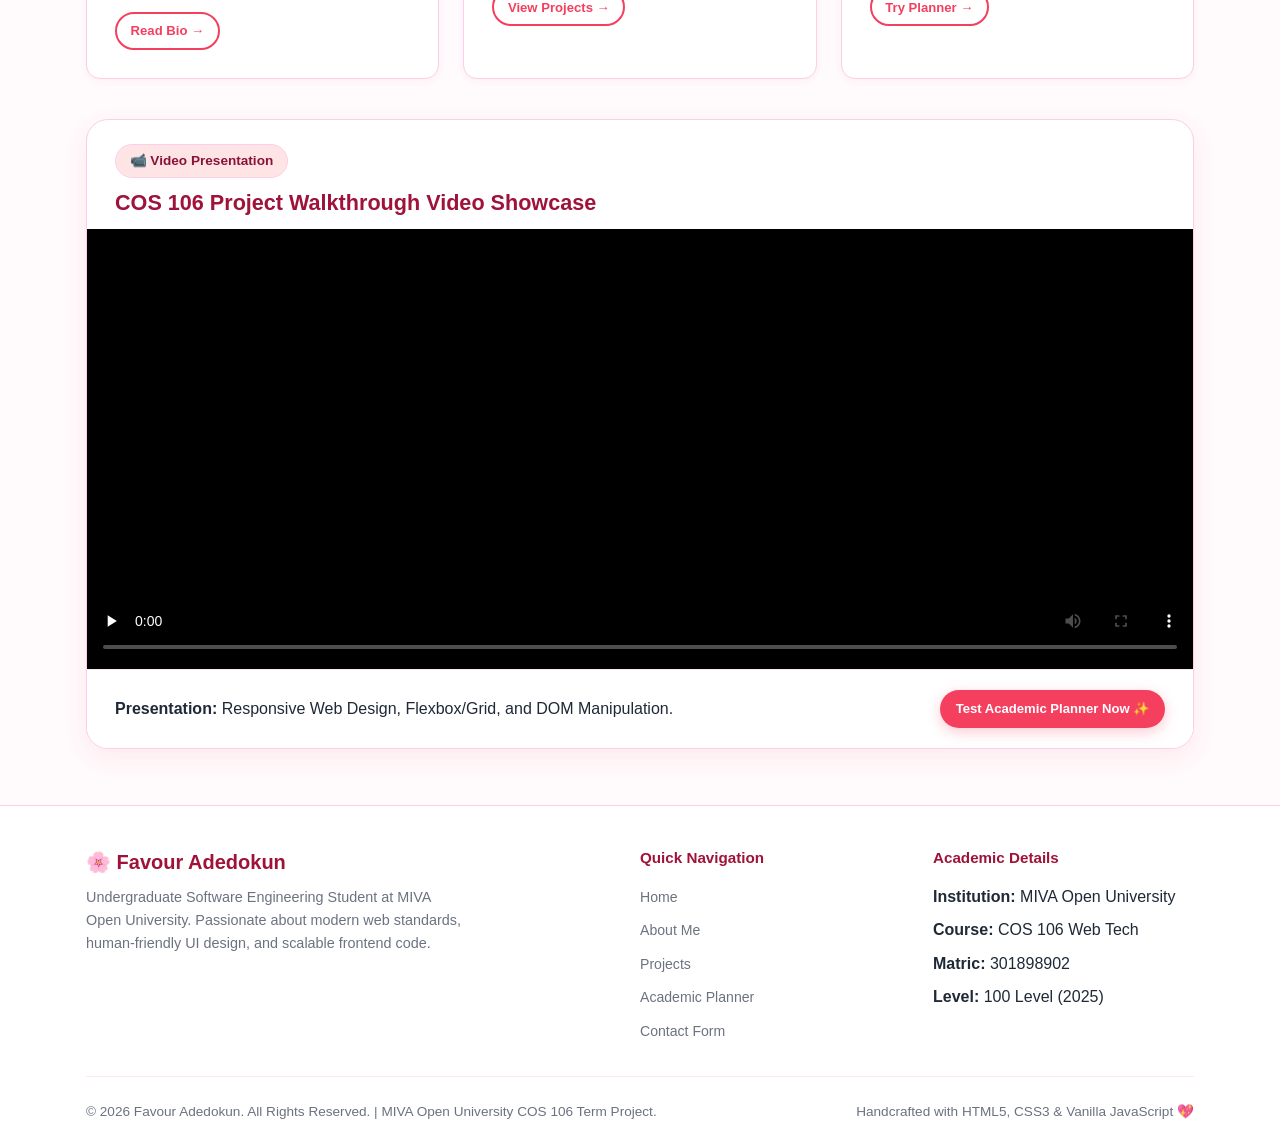
==== commit 071c7e2f: "Organize HTML pages into html folder and remove all comments across codebase" ====
--- a/index.html
+++ b/index.html
@@ -2,270 +2,14 @@
 <html lang="en">
 <head>
   <meta charset="UTF-8" />
+  <meta http-equiv="refresh" content="0; url=html/index.html" />
   <meta name="viewport" content="width=device-width, initial-scale=1.0" />
-  <meta name="description" content="Academic Portfolio and Student Management Platform for Favour Adedokun - Software Engineering at MIVA Open University" />
-  <title>Favour Adedokun | Software Engineering Portfolio &amp; Academic Planner</title>
-  
-  <!-- Favicon -->
-  <link rel="icon" type="image/svg+xml" href="assets/images/favicon.svg" />
-  
-  <!-- External CSS Stylesheet (Rubric Requirement) -->
-  <link rel="stylesheet" href="css/style.css" />
+  <title>Favour Adedokun | Software Engineering Portfolio</title>
+  <script>
+    window.location.replace("html/index.html");
+  </script>
 </head>
 <body>
-
-  <!-- =========================================================================
-       Site Header & Responsive Navigation Bar
-       ========================================================================= -->
-  <header class="site-header">
-    <div class="container">
-      <nav class="navbar" aria-label="Main Navigation">
-        <a href="index.html" class="nav-brand">
-          <span class="nav-brand-icon">🌸</span>
-          <span>Favour.dev</span>
-          <span class="nav-brand-sub">MIVA SE</span>
-        </a>
-
-        <!-- Mobile Menu Toggle Button -->
-        <button class="nav-toggle" id="navToggle" aria-label="Toggle navigation menu" aria-expanded="false">
-          <span></span>
-          <span></span>
-          <span></span>
-        </button>
-
-        <!-- Navigation Menu Links -->
-        <ul class="nav-menu" id="navMenu">
-          <li><a href="index.html" class="nav-link active"><span>🏡</span> Home</a></li>
-          <li><a href="about.html" class="nav-link"><span>👩🏾‍💻</span> About Me</a></li>
-          <li><a href="projects.html" class="nav-link"><span>🚀</span> Projects</a></li>
-          <li><a href="planner.html" class="nav-link"><span>📅</span> Academic Planner</a></li>
-          <li><a href="contact.html" class="nav-link"><span>💌</span> Contact</a></li>
-        </ul>
-      </nav>
-    </div>
-  </header>
-
-  <!-- =========================================================================
-       Main Content: Homepage Hero & Overview
-       ========================================================================= -->
-  <main>
-    <!-- Hero Section -->
-    <section class="hero-section">
-      <div class="container">
-        <div class="hero-grid">
-          
-          <!-- Left Column: Welcome Message & Bio -->
-          <article class="hero-intro">
-            <span class="badge">✨ COS 106 Practical Term Project</span>
-            <h1>
-              Hi, I'm <span class="highlight">Favour Adedokun</span> 🌸
-            </h1>
-            <p class="hero-tagline">
-              Software Engineering Student at MIVA Open University
-            </p>
-            <p class="hero-bio">
-              Welcome to my digital space! I am passionate about building responsive, human-centered web applications, 
-              real-time communication software, and intuitive interfaces. Explore my academic journey, real-world projects 
-              like <em>Mega Chat</em> and <em>Callerio Video Calls</em>, and test out my interactive student academic planner.
-            </p>
-
-            <!-- Call to Actions -->
-            <div class="hero-cta">
-              <a href="projects.html" class="btn btn-primary">✨ Explore My Projects</a>
-              <a href="planner.html" class="btn btn-outline">📅 Open Academic Planner</a>
-            </div>
-
-            <!-- Student Metadata Strip -->
-            <aside class="student-meta-strip">
-              <div class="meta-pill">
-                <span>🎓</span>
-                <div>
-                  <strong>Degree:</strong> B.Sc. Software Engineering
-                </div>
-              </div>
-              <div class="meta-pill">
-                <span>🏛️</span>
-                <div>
-                  <strong>Institution:</strong> MIVA Open University
-                </div>
-              </div>
-              <div class="meta-pill">
-                <span>🆔</span>
-                <div>
-                  <strong>Matric No:</strong> 301898902
-                </div>
-              </div>
-            </aside>
-          </article>
-
-          <!-- Right Column: Student Photograph & Badges -->
-          <aside class="hero-visual">
-            <div class="profile-card-wrapper">
-              <figure>
-                <img 
-                  src="assets/images/favour-adedokun.jpg" 
-                  alt="Photograph of Favour Adedokun, Software Engineering student at MIVA Open University" 
-                  class="profile-avatar-img"
-                  width="320"
-                  height="390"
-                />
-                <figcaption class="sr-only">Photograph of Favour Adedokun, Software Engineering student at MIVA Open University</figcaption>
-              </figure>
-
-              <!-- Floating Girlie Badges -->
-              <div class="floating-badge badge-top">
-                <span>💻</span> Frontend &amp; WebRTC
-              </div>
-              <div class="floating-badge badge-bottom">
-                <span>✨</span> 100L • First Class Mindset
-              </div>
-            </div>
-          </aside>
-
-        </div>
-      </div>
-    </section>
-
-    <!-- Multimedia Section: Audio Welcome (Rubric Requirement) -->
-    <section class="section-padding" style="background-color: var(--bg-alt); border-top: 1px solid var(--border-light); border-bottom: 1px solid var(--border-light);">
-      <div class="container">
-        <header class="section-header">
-          <span class="badge">🎧 Multimedia Showcase</span>
-          <h2>Welcome Audio Note &amp; Greeting</h2>
-          <p>Click play below to listen to a brief audio welcome chime created for this academic portfolio.</p>
-        </header>
-
-        <div class="multimedia-card">
-          <div class="audio-icon-box" aria-hidden="true">
-            🎵
-          </div>
-          <div class="audio-content">
-            <h3>Favour's Audio Greeting &amp; Introduction</h3>
-            <p>Course: <strong>COS 106 – Introduction to Web Technologies</strong> | Audio format: WAV</p>
-            <!-- Semantic HTML5 Audio Element -->
-            <audio id="welcomeAudio" class="custom-audio-player" controls preload="metadata">
-              <source src="assets/media/welcome-audio.wav" type="audio/wav" />
-              Your browser does not support the audio element.
-            </audio>
-          </div>
-        </div>
-      </div>
-    </section>
-
-    <!-- Project & Features Overview Grid -->
-    <section class="section-padding">
-      <div class="container">
-        <header class="section-header">
-          <span class="badge">🎀 What You Will Find Here</span>
-          <h2>Platform Highlights</h2>
-          <p>Designed and structured specifically to satisfy every requirement of the COS 106 term project.</p>
-        </header>
-
-        <div class="features-grid">
-          <article class="feature-box">
-            <div class="feature-icon" aria-hidden="true">👩🏾‍💻</div>
-            <h3>About &amp; Academic Background</h3>
-            <p>Learn about my transition into software engineering, technical competencies, and view my registered semester course timetable.</p>
-            <p style="margin-top: 1rem;"><a href="about.html" class="btn btn-outline btn-sm">Read Bio →</a></p>
-          </article>
-
-          <article class="feature-box">
-            <div class="feature-icon" aria-hidden="true">🚀</div>
-            <h3>Real-World Projects</h3>
-            <p>Live applications built with passion, including Mega (Chat App) and Callerio (Video Calling), alongside academic web tools.</p>
-            <p style="margin-top: 1rem;"><a href="projects.html" class="btn btn-outline btn-sm">View Projects →</a></p>
-          </article>
-
-          <article class="feature-box">
-            <div class="feature-icon" aria-hidden="true">📅</div>
-            <h3>Interactive Task Planner</h3>
-            <p>A fully functional JavaScript academic task planner to add, complete, delete, and track university assignments and exams.</p>
-            <p style="margin-top: 1rem;"><a href="planner.html" class="btn btn-outline btn-sm">Try Planner →</a></p>
-          </article>
-        </div>
-
-        <!-- Video Presentation Showcase Card (Rubric: Multimedia video) -->
-        <article class="video-showcase-card">
-          <header style="padding: 1.5rem 1.75rem 0.5rem;">
-            <span class="badge">📹 Video Presentation</span>
-            <h3 style="font-size: 1.35rem; color: var(--text-brand); margin-top: 0.5rem;">
-              COS 106 Project Walkthrough Video Showcase
-            </h3>
-          </header>
-          <div class="video-container">
-            <!-- Semantic HTML5 Video Element with Poster -->
-            <video 
-              class="portfolio-video" 
-              controls 
-              poster="assets/images/video-poster.svg"
-              preload="none"
-            >
-              <source src="assets/media/demo-video.mp4" type="video/mp4" />
-              <p>Your browser does not support the video tag. Please view the project walkthrough directly.</p>
-            </video>
-          </div>
-          <footer class="video-caption-box">
-            <div>
-              <strong>Presentation:</strong> Responsive Web Design, Flexbox/Grid, and DOM Manipulation.
-            </div>
-            <a href="planner.html" class="btn btn-primary btn-sm">Test Academic Planner Now ✨</a>
-          </footer>
-        </article>
-
-      </div>
-    </section>
-  </main>
-
-  <!-- =========================================================================
-       Site Footer
-       ========================================================================= -->
-  <footer class="site-footer">
-    <div class="container">
-      <div class="footer-grid">
-        
-        <div class="footer-brand">
-          <h4>🌸 Favour Adedokun</h4>
-          <p>
-            Undergraduate Software Engineering Student at MIVA Open University. 
-            Passionate about modern web standards, human-friendly UI design, and scalable frontend code.
-          </p>
-        </div>
-
-        <div class="footer-col">
-          <h5>Quick Navigation</h5>
-          <ul class="footer-links">
-            <li><a href="index.html">Home</a></li>
-            <li><a href="about.html">About Me</a></li>
-            <li><a href="projects.html">Projects</a></li>
-            <li><a href="planner.html">Academic Planner</a></li>
-            <li><a href="contact.html">Contact Form</a></li>
-          </ul>
-        </div>
-
-        <div class="footer-col">
-          <h5>Academic Details</h5>
-          <ul class="footer-links">
-            <li><strong>Institution:</strong> MIVA Open University</li>
-            <li><strong>Course:</strong> COS 106 Web Tech</li>
-            <li><strong>Matric:</strong> 301898902</li>
-            <li><strong>Level:</strong> 100 Level (2025)</li>
-          </ul>
-        </div>
-
-      </div>
-
-      <div class="footer-bottom">
-        <p>
-          &copy; <span id="currentYear">2025</span> Favour Adedokun. All Rights Reserved. | MIVA Open University COS 106 Term Project.
-        </p>
-        <p>
-          Handcrafted with HTML5, CSS3 &amp; Vanilla JavaScript 💖
-        </p>
-      </div>
-    </div>
-  </footer>
-
-  <!-- Shared Global Script -->
-  <script src="js/main.js"></script>
+  <p>Redirecting to <a href="html/index.html">Favour Adedokun's Portfolio</a>...</p>
 </body>
 </html>
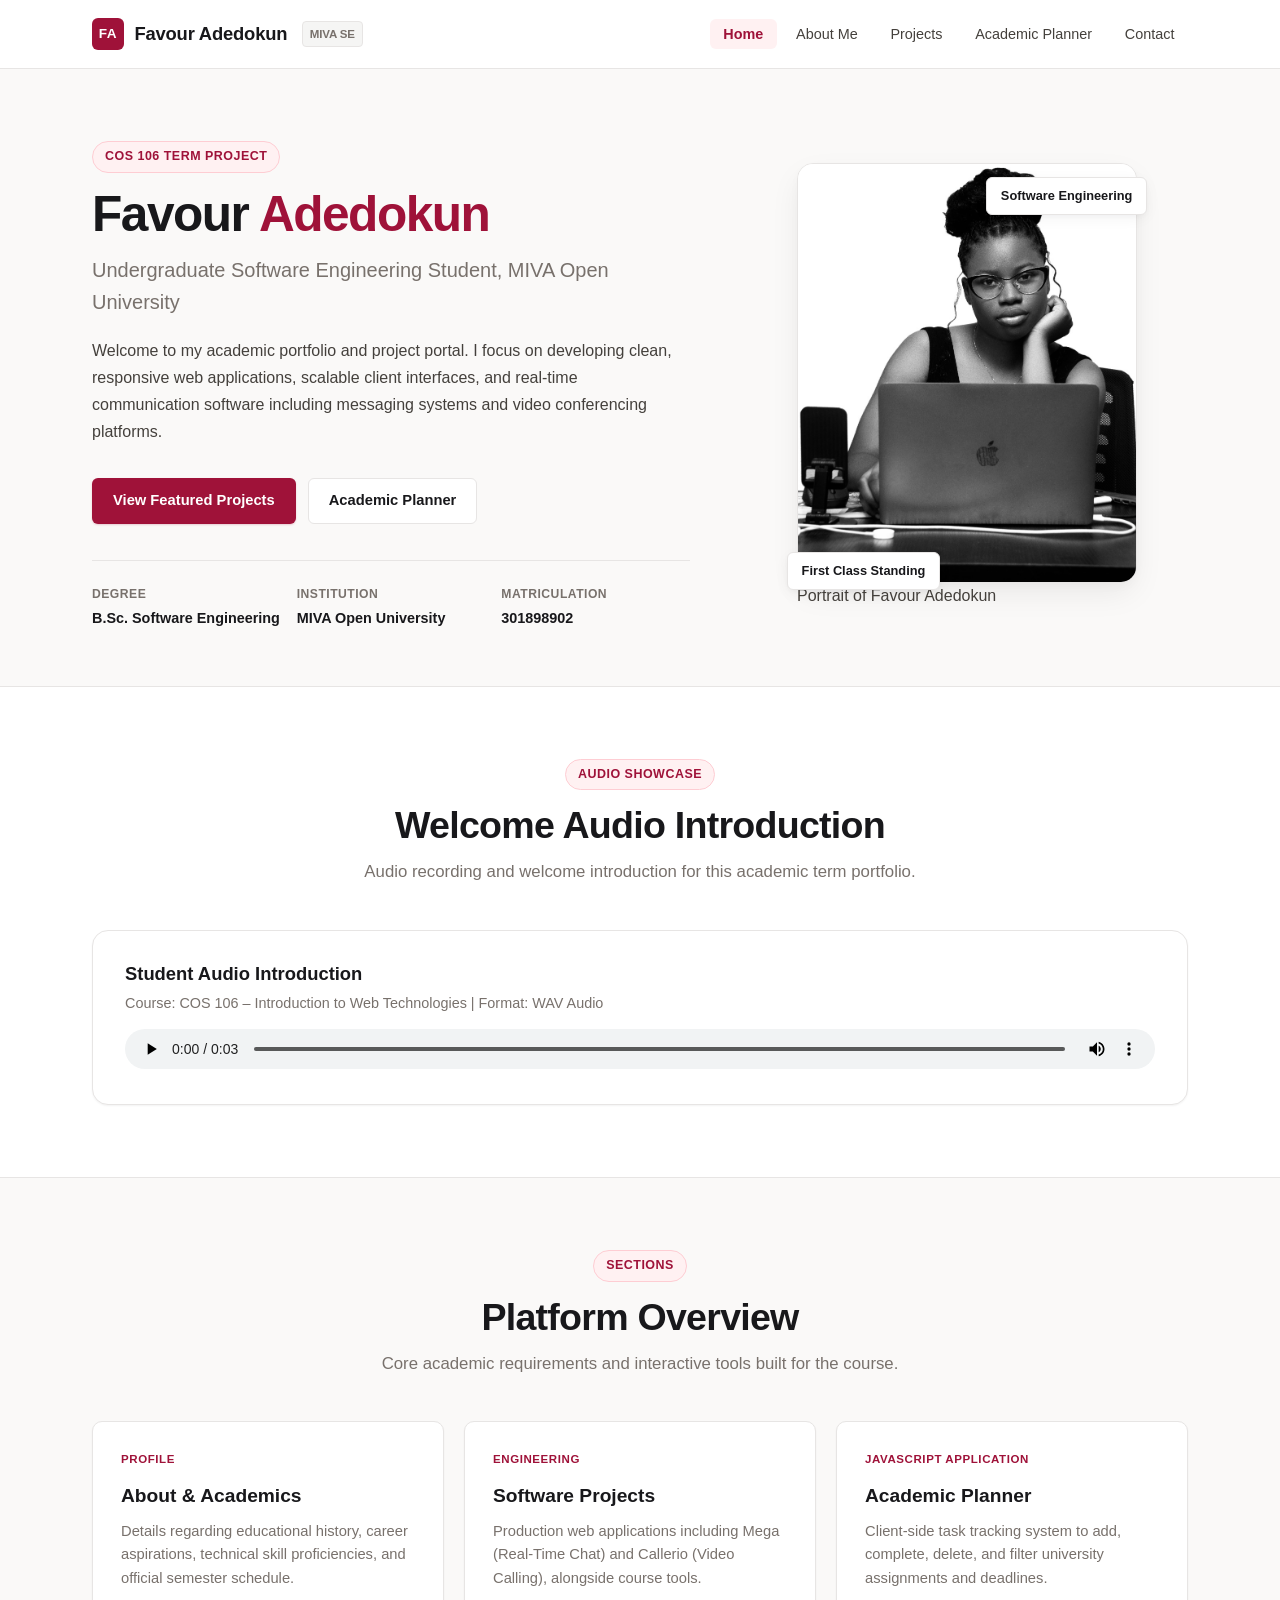
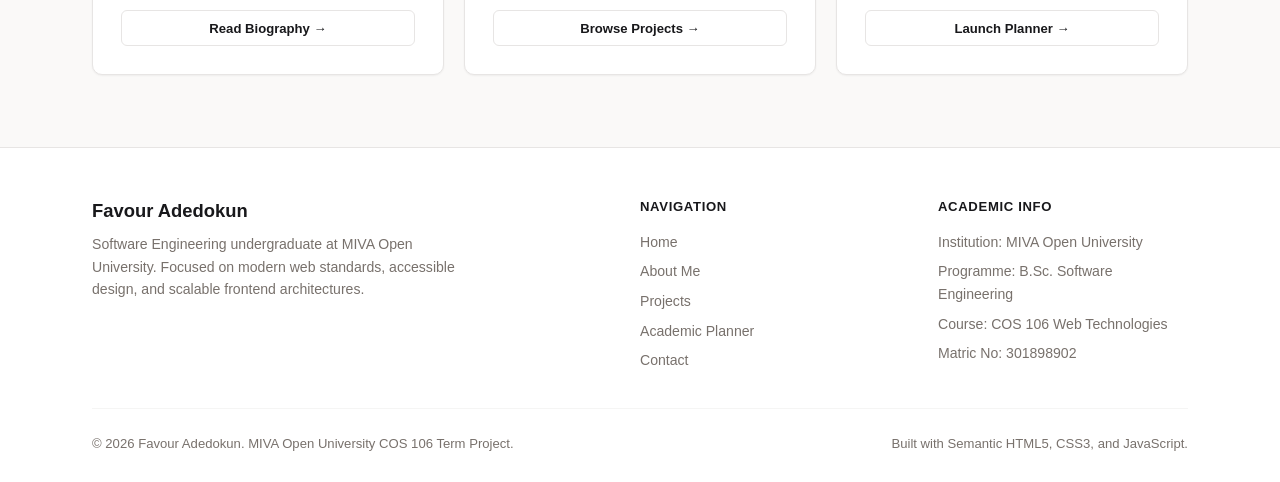
==== commit c4a31e7e: "Remove video presentation component; streamline multimedia to audio" ====
--- a/index.html
+++ b/index.html
@@ -1,5 +1,6 @@
 <!DOCTYPE html>
 <html lang="en">
+
 <head>
   <meta charset="UTF-8" />
   <meta http-equiv="refresh" content="0; url=html/index.html" />
@@ -9,7 +10,9 @@
     window.location.replace("html/index.html");
   </script>
 </head>
+
 <body>
   <p>Redirecting to <a href="html/index.html">Favour Adedokun's Portfolio</a>...</p>
 </body>
-</html>
+
+</html>
